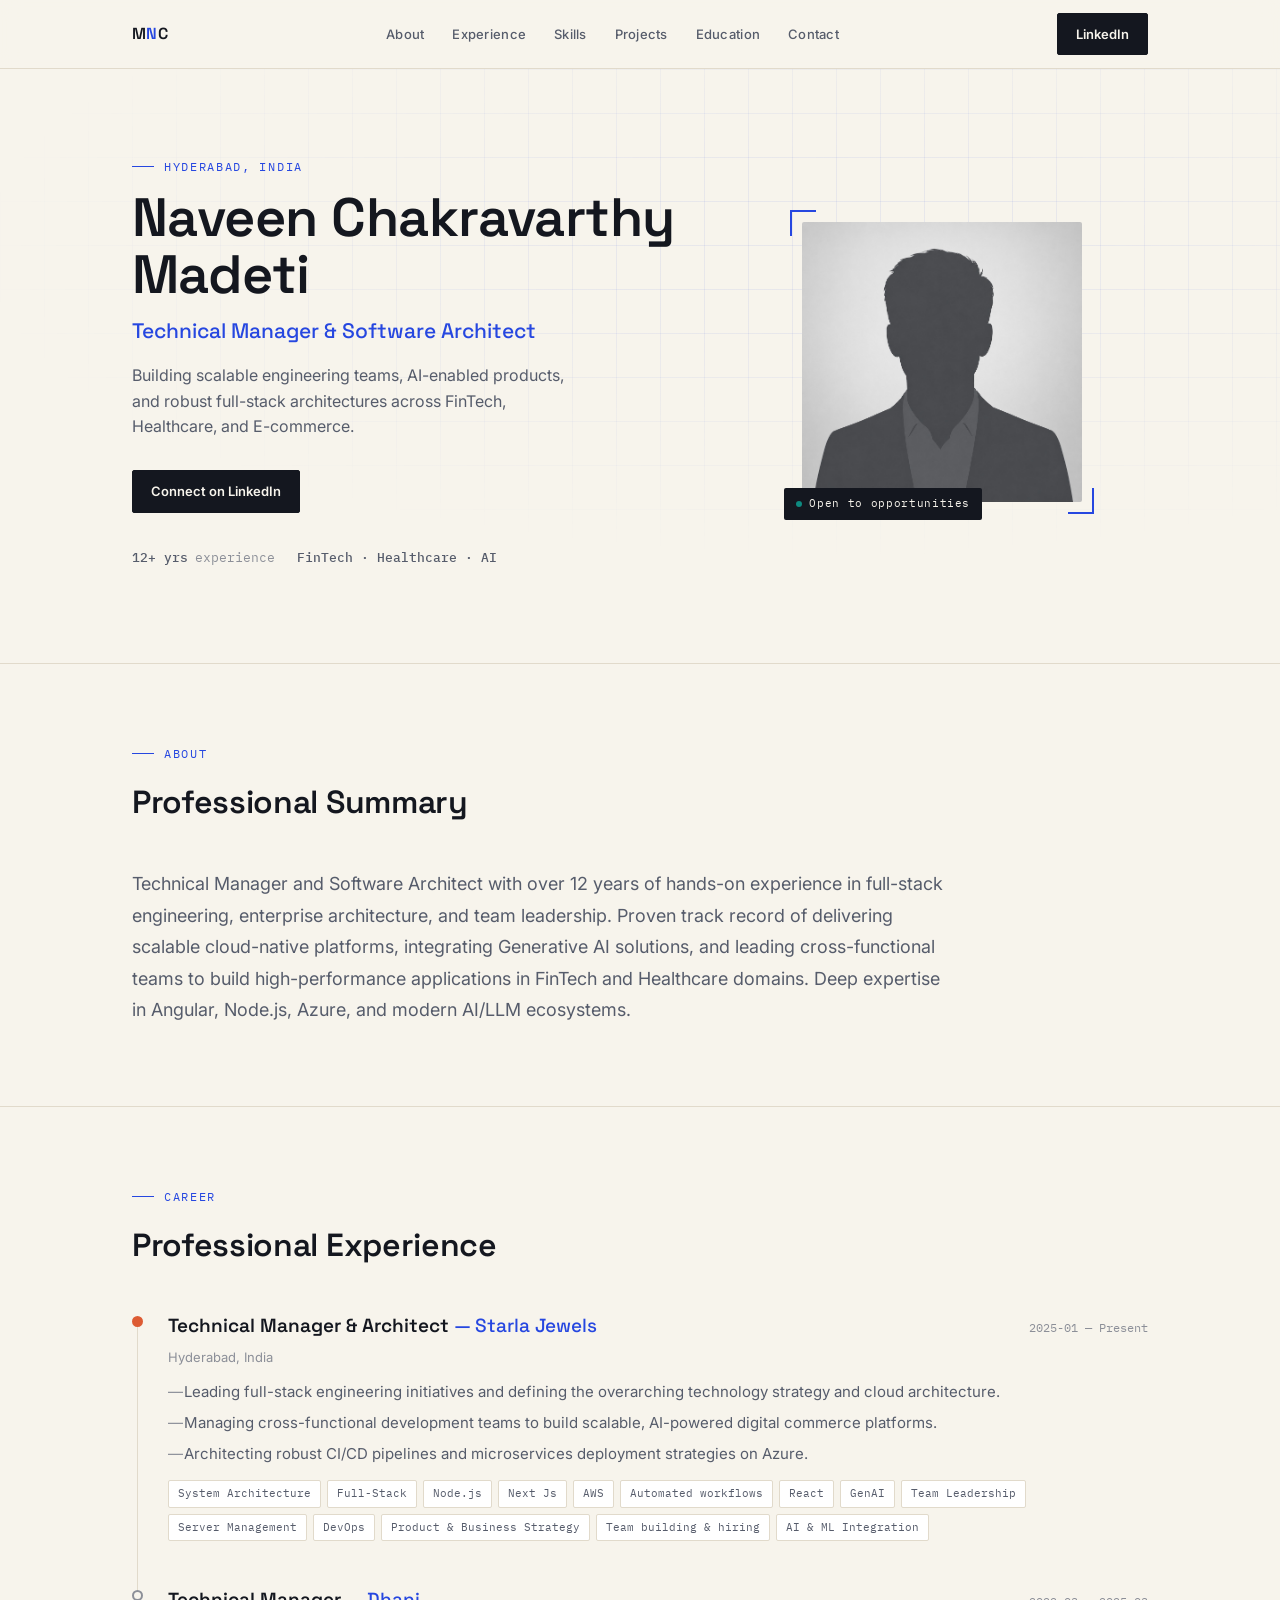
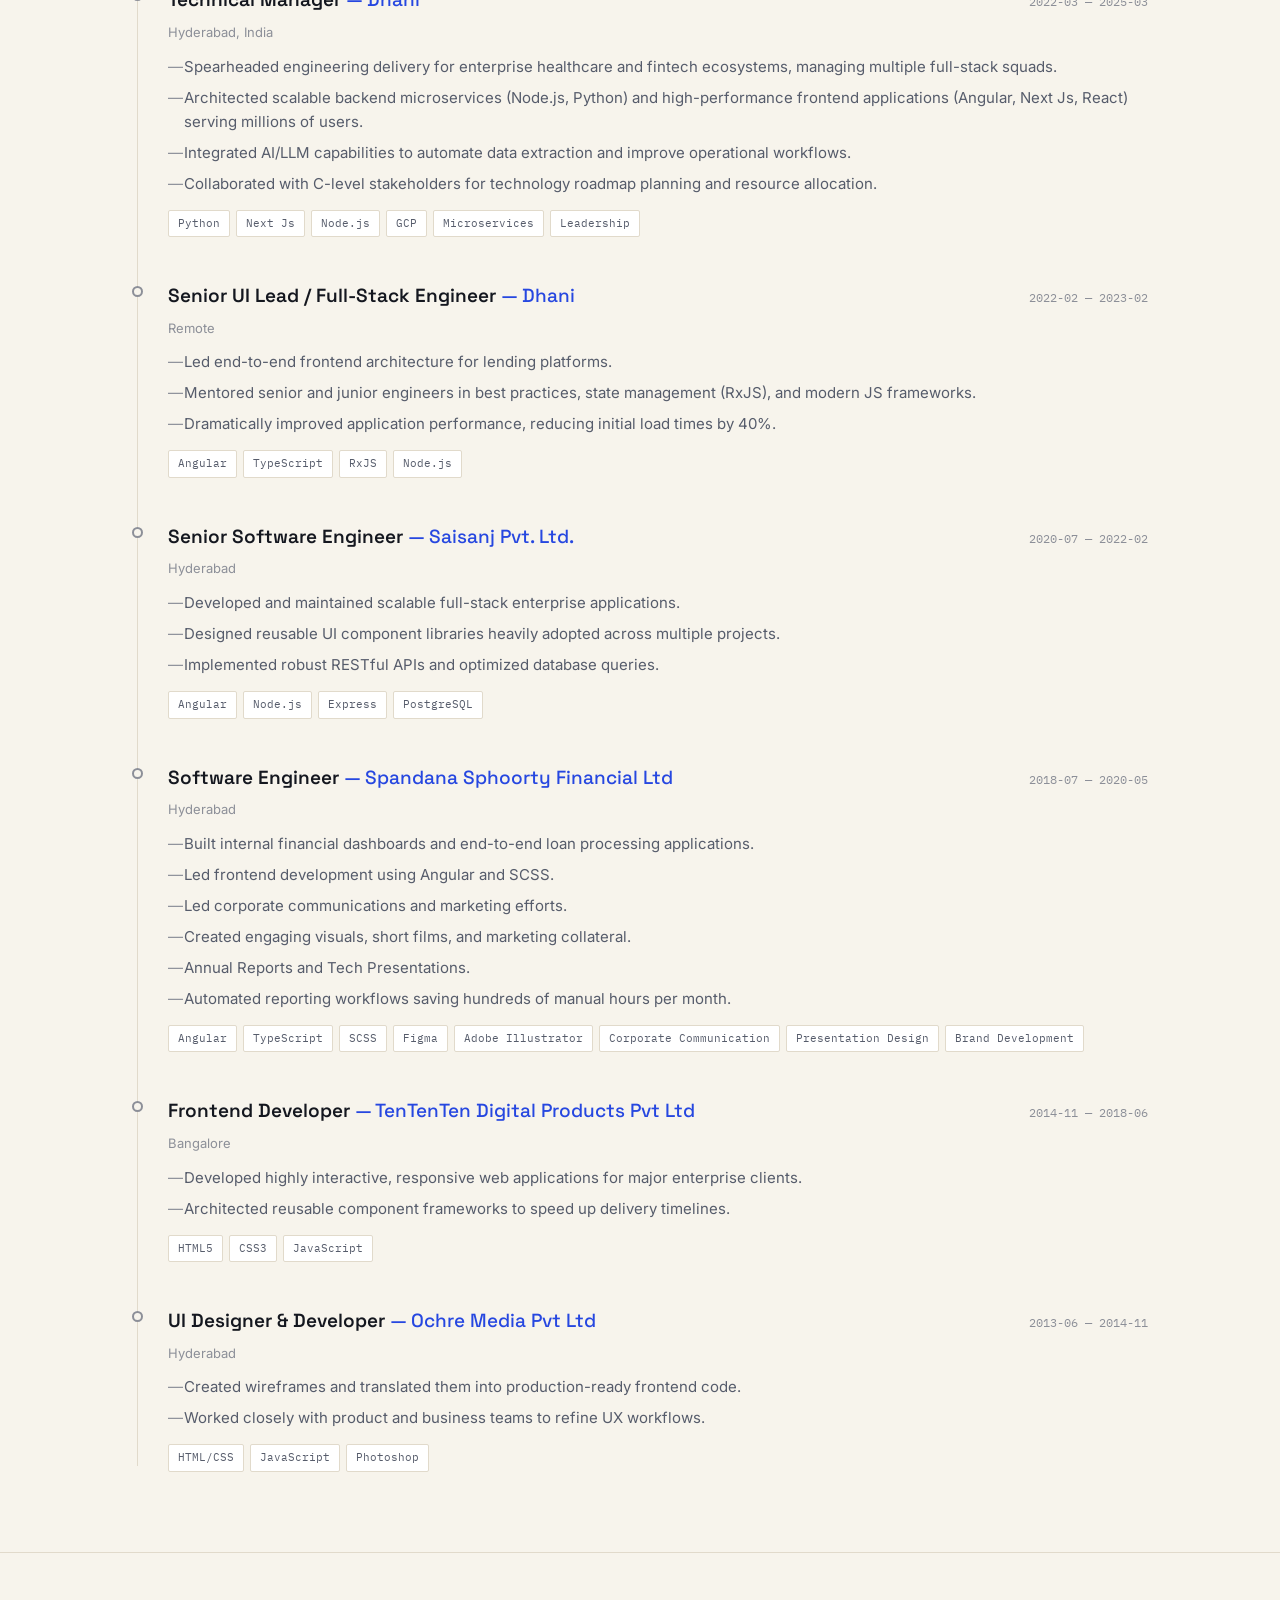
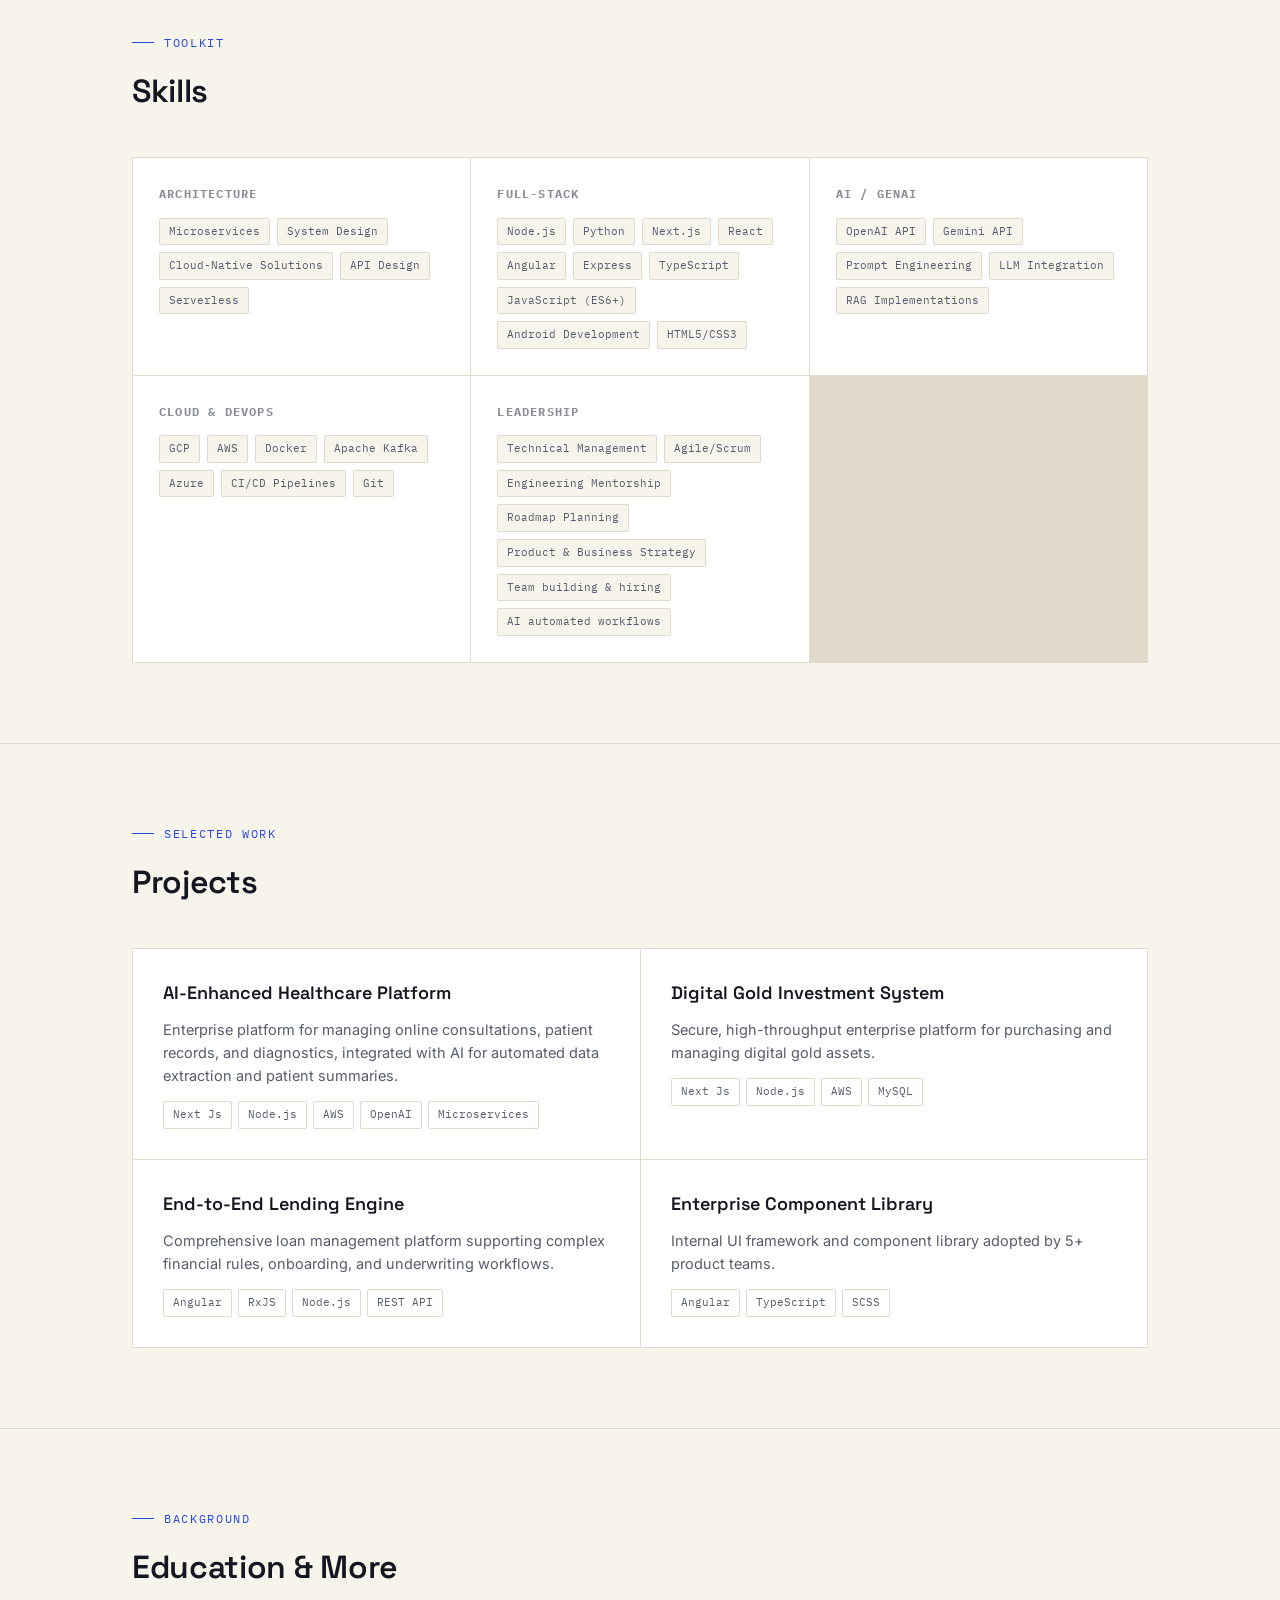
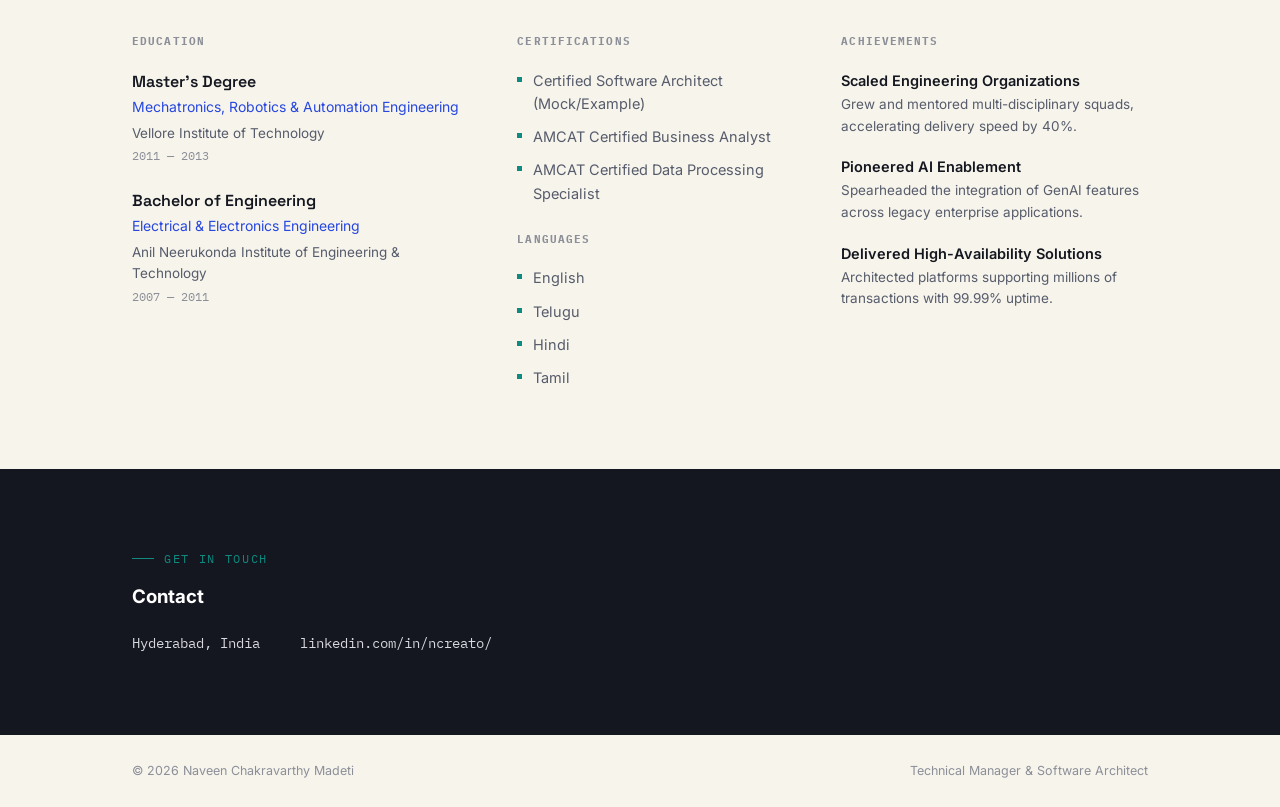
==== index.html @ 23f89501 "Initial commit" ====
<!DOCTYPE html>
<html lang="en">

<head>
  <meta charset="UTF-8">
  <meta name="viewport" content="width=device-width, initial-scale=1.0">
  <title id="doc-title">Naveen Chakravarthy - Resume</title>
  <meta name="description" id="doc-desc"
    content="Technology Strategist, Engineering Manager, Solution Architect, and AI Enablement Leader with 12+ years of experience building scalable digital platforms.">
  <meta name="theme-color" content="#14171F">
  <link rel="preconnect" href="https://fonts.googleapis.com">
  <link rel="preconnect" href="https://fonts.gstatic.com" crossorigin>
  <link
    href="https://fonts.googleapis.com/css2?family=Space+Grotesk:wght@400;500;600;700&family=Inter:wght@400;500;600;700&family=IBM+Plex+Mono:wght@400;500&display=swap"
    rel="stylesheet">
  <style>
    :root {
      --paper: #F7F4EC;
      --paper-raised: #FFFFFF;
      --ink: #14171F;
      --ink-soft: #565C6B;
      --ink-faint: #8C8F98;
      --blueprint: #2647E0;
      --blueprint-dim: #DDE3FA;
      --teal: #0E8A80;
      --coral: #DD5B33;
      --line: #E1DACB;
      --grid-line: rgba(38, 71, 224, 0.07);
      --radius: 2px;
    }

    * {
      box-sizing: border-box;
      margin: 0;
      padding: 0;
    }

    html {
      scroll-behavior: smooth;
    }

    body {
      background: var(--paper);
      color: var(--ink);
      font-family: 'Inter', system-ui, sans-serif;
      font-size: 16px;
      line-height: 1.6;
      -webkit-font-smoothing: antialiased;
    }

    .display {
      font-family: 'Space Grotesk', sans-serif;
    }

    .mono {
      font-family: 'IBM Plex Mono', monospace;
    }

    a {
      color: inherit;
      text-decoration: none;
    }

    img {
      max-width: 100%;
      display: block;
    }

    .container {
      max-width: 1080px;
      margin: 0 auto;
      padding: 0 32px;
    }

    ::selection {
      background: var(--blueprint);
      color: #fff;
    }

    /* focus visibility */
    a:focus-visible,
    button:focus-visible {
      outline: 2px solid var(--blueprint);
      outline-offset: 3px;
    }

    /* ============ EYEBROW / SECTION LABEL ============ */
    .eyebrow {
      font-family: 'IBM Plex Mono', monospace;
      font-size: 12px;
      letter-spacing: .14em;
      text-transform: uppercase;
      color: var(--blueprint);
      display: flex;
      align-items: center;
      gap: 10px;
      margin-bottom: 14px;
    }

    .eyebrow::before {
      content: "";
      width: 22px;
      height: 1px;
      background: var(--blueprint);
      display: inline-block;
    }

    /* ============ HEADER / NAV ============ */
    .site-header {
      position: sticky;
      top: 0;
      z-index: 50;
      background: rgba(247, 244, 236, 0.86);
      backdrop-filter: blur(10px);
      border-bottom: 1px solid var(--line);
    }

    .site-header .container {
      display: flex;
      align-items: center;
      justify-content: space-between;
      height: 68px;
    }

    .logo {
      font-family: 'Space Grotesk', sans-serif;
      font-weight: 600;
      font-size: 16px;
      letter-spacing: .02em;
    }

    .logo span {
      color: var(--blueprint);
    }

    nav.primary-nav {
      display: flex;
      gap: 28px;
    }

    nav.primary-nav a {
      font-size: 13px;
      font-weight: 500;
      color: var(--ink-soft);
      letter-spacing: .02em;
      position: relative;
      padding: 6px 0;
      transition: color .15s ease;
    }

    nav.primary-nav a:hover {
      color: var(--ink);
    }

    nav.primary-nav a::after {
      content: "";
      position: absolute;
      left: 0;
      bottom: 0;
      width: 0;
      height: 1.5px;
      background: var(--blueprint);
      transition: width .2s ease;
    }

    nav.primary-nav a:hover::after {
      width: 100%;
    }

    .header-actions {
      display: flex;
      gap: 10px;
      align-items: center;
    }

    .btn {
      font-family: 'Inter', sans-serif;
      font-size: 13px;
      font-weight: 600;
      padding: 10px 18px;
      border-radius: var(--radius);
      border: 1px solid var(--ink);
      cursor: pointer;
      transition: all .15s ease;
      display: inline-flex;
      align-items: center;
      gap: 8px;
      white-space: nowrap;
    }

    .btn.primary {
      background: var(--ink);
      color: var(--paper);
    }

    .btn.primary:hover {
      background: var(--blueprint);
      border-color: var(--blueprint);
    }

    .btn.ghost {
      background: transparent;
      color: var(--ink);
    }

    .btn.ghost:hover {
      background: var(--ink);
      color: var(--paper);
    }

    .nav-toggle {
      display: none;
      background: none;
      border: none;
      cursor: pointer;
      padding: 6px;
    }

    .nav-toggle span {
      display: block;
      width: 22px;
      height: 2px;
      background: var(--ink);
      margin: 5px 0;
      transition: .2s;
    }

    /* ============ HERO ============ */
    .hero {
      position: relative;
      overflow: hidden;
      padding: 88px 0 96px;
    }

    .hero .blueprint-grid {
      position: absolute;
      inset: 0;
      z-index: 0;
      background-image:
        linear-gradient(var(--grid-line) 1px, transparent 1px),
        linear-gradient(90deg, var(--grid-line) 1px, transparent 1px);
      background-size: 44px 44px;
      mask-image: radial-gradient(ellipse 90% 70% at 65% 30%, black 20%, transparent 75%);
    }

    .hero-grid {
      position: relative;
      z-index: 1;
      display: grid;
      grid-template-columns: 1.15fr .85fr;
      gap: 48px;
      align-items: center;
    }

    .hero-content h1 {
      font-family: 'Space Grotesk', sans-serif;
      font-weight: 600;
      font-size: clamp(34px, 4.4vw, 54px);
      line-height: 1.05;
      letter-spacing: -.01em;
      margin: 6px 0 10px;
    }

    .hero-content h2 {
      font-family: 'Space Grotesk', sans-serif;
      font-weight: 500;
      font-size: clamp(17px, 2vw, 21px);
      color: var(--blueprint);
      margin-bottom: 16px;
    }

    .hero-content .tagline {
      color: var(--ink-soft);
      font-size: 16px;
      max-width: 46ch;
      margin-bottom: 30px;
    }

    .hero-buttons {
      display: flex;
      gap: 12px;
      flex-wrap: wrap;
    }

    .hero-meta {
      display: flex;
      gap: 22px;
      margin-top: 34px;
      flex-wrap: wrap;
      font-family: 'IBM Plex Mono', monospace;
      font-size: 12.5px;
      color: var(--ink-faint);
    }

    .hero-meta span {
      display: flex;
      align-items: center;
      gap: 7px;
    }

    .hero-meta b {
      color: var(--ink-soft);
      font-weight: 500;
    }

    .hero-image {
      position: relative;
      justify-self: center;
    }

    .frame {
      position: relative;
      width: 280px;
      height: 280px;
    }

    .frame img {
      width: 100%;
      height: 100%;
      object-fit: cover;
      border-radius: var(--radius);
      filter: grayscale(14%);
    }

    .tick {
      position: absolute;
      width: 26px;
      height: 26px;
      border: 2px solid var(--blueprint);
    }

    .tick.tl {
      top: -12px;
      left: -12px;
      border-right: none;
      border-bottom: none;
    }

    .tick.br {
      bottom: -12px;
      right: -12px;
      border-left: none;
      border-top: none;
    }

    .tag-chip {
      position: absolute;
      bottom: -18px;
      left: -18px;
      background: var(--ink);
      color: var(--paper);
      font-family: 'IBM Plex Mono', monospace;
      font-size: 11px;
      letter-spacing: .06em;
      padding: 7px 12px;
      border-radius: var(--radius);
      display: flex;
      align-items: center;
      gap: 7px;
    }

    .tag-chip .dot {
      width: 6px;
      height: 6px;
      border-radius: 50%;
      background: var(--teal);
      animation: pulse 2s infinite;
    }

    @keyframes pulse {

      0%,
      100% {
        opacity: 1;
      }

      50% {
        opacity: .35;
      }
    }

    /* ============ SECTION SHELL ============ */
    .section {
      padding: 80px 0;
      border-top: 1px solid var(--line);
    }

    .section-head {
      display: flex;
      justify-content: space-between;
      align-items: flex-end;
      margin-bottom: 40px;
      gap: 24px;
      flex-wrap: wrap;
    }

    .section-head h3 {
      font-family: 'Space Grotesk', sans-serif;
      font-size: clamp(24px, 3vw, 32px);
      font-weight: 600;
      letter-spacing: -.01em;
    }

    .section-note {
      color: var(--ink-faint);
      font-size: 13.5px;
      max-width: 34ch;
      text-align: right;
    }

    /* ============ ABOUT ============ */
    .about-text {
      font-size: 18px;
      color: var(--ink-soft);
      max-width: 74ch;
      line-height: 1.75;
    }

    .about-text strong {
      color: var(--ink);
      font-weight: 600;
    }

    /* ============ EXPERIENCE (timeline) ============ */
    .timeline {
      position: relative;
      padding-left: 36px;
    }

    .timeline::before {
      content: "";
      position: absolute;
      left: 5px;
      top: 6px;
      bottom: 6px;
      width: 1px;
      background: var(--line);
    }

    .tl-item {
      position: relative;
      padding-bottom: 44px;
      break-inside: avoid;
    }

    .tl-item:last-child {
      padding-bottom: 0;
    }

    .tl-dot {
      position: absolute;
      left: -36px;
      top: 5px;
      width: 11px;
      height: 11px;
      border-radius: 50%;
      background: var(--paper);
      border: 2px solid var(--ink-faint);
    }

    .tl-item.current .tl-dot {
      border-color: var(--coral);
      background: var(--coral);
    }

    .tl-head {
      display: flex;
      justify-content: space-between;
      align-items: baseline;
      gap: 16px;
      flex-wrap: wrap;
      margin-bottom: 6px;
    }

    .tl-role {
      font-family: 'Space Grotesk', sans-serif;
      font-weight: 600;
      font-size: 19px;
    }

    .tl-company {
      color: var(--blueprint);
      font-weight: 500;
    }

    .tl-date {
      font-family: 'IBM Plex Mono', monospace;
      font-size: 12px;
      color: var(--ink-faint);
      white-space: nowrap;
    }

    .tl-loc {
      font-size: 13px;
      color: var(--ink-faint);
      margin-bottom: 12px;
    }

    .tl-highlights {
      list-style: none;
      display: grid;
      gap: 7px;
      margin-bottom: 14px;
    }

    .tl-highlights li {
      padding-left: 16px;
      position: relative;
      color: var(--ink-soft);
      font-size: 15px;
    }

    .tl-highlights li::before {
      content: "—";
      position: absolute;
      left: 0;
      color: var(--ink-faint);
    }

    .tl-tags {
      display: flex;
      flex-wrap: wrap;
      gap: 6px;
    }

    .tag {
      font-family: 'IBM Plex Mono', monospace;
      font-size: 11px;
      color: var(--ink-soft);
      border: 1px solid var(--line);
      padding: 4px 9px;
      border-radius: var(--radius);
      background: var(--paper-raised);
    }

    /* ============ SKILLS ============ */
    .skills-grid {
      display: grid;
      grid-template-columns: repeat(3, 1fr);
      gap: 1px;
      background: var(--line);
      border: 1px solid var(--line);
    }

    .skill-cell {
      background: var(--paper-raised);
      padding: 26px;
      break-inside: avoid;
    }

    .skill-cell h4 {
      font-family: 'IBM Plex Mono', monospace;
      font-size: 12px;
      letter-spacing: .1em;
      text-transform: uppercase;
      color: var(--ink-faint);
      margin-bottom: 14px;
    }

    .skill-tags {
      display: flex;
      flex-wrap: wrap;
      gap: 7px;
    }

    .skill-tags .tag {
      background: var(--paper);
    }

    /* ============ PROJECTS ============ */
    .projects-grid {
      display: grid;
      grid-template-columns: repeat(2, 1fr);
      gap: 1px;
      background: var(--line);
      border: 1px solid var(--line);
    }

    .proj-card {
      background: var(--paper-raised);
      padding: 30px;
      transition: background .15s ease;
      position: relative;
      break-inside: avoid;
    }

    .proj-card:hover {
      background: #fff;
    }

    .proj-top {
      display: flex;
      justify-content: space-between;
      align-items: flex-start;
      margin-bottom: 10px;
      gap: 12px;
    }

    .proj-card h4 {
      font-family: 'Space Grotesk', sans-serif;
      font-weight: 600;
      font-size: 18px;
    }

    .proj-dur {
      font-family: 'IBM Plex Mono', monospace;
      font-size: 11px;
      color: var(--ink-faint);
      white-space: nowrap;
      padding-top: 4px;
    }

    .proj-role {
      color: var(--blueprint);
      font-size: 12.5px;
      font-weight: 500;
      margin-bottom: 10px;
    }

    .proj-desc {
      color: var(--ink-soft);
      font-size: 14.5px;
      margin-bottom: 14px;
    }

    .proj-tags {
      display: flex;
      flex-wrap: wrap;
      gap: 6px;
    }

    .hidden {
      display: none;
    }

    /* ============ EDUCATION / CERTS / ACHIEVEMENTS ROW ============ */
    .tri-grid {
      display: grid;
      grid-template-columns: 1.1fr .9fr 1fr;
      gap: 48px;
      break-inside: avoid;
    }

    .edu-item {
      margin-bottom: 22px;
    }

    .edu-item:last-child {
      margin-bottom: 0;
    }

    .edu-item .degree {
      font-family: 'Space Grotesk', sans-serif;
      font-weight: 600;
      font-size: 16px;
    }

    .edu-item .field {
      color: var(--blueprint);
      font-size: 14px;
      margin: 2px 0 4px;
    }

    .edu-item .inst {
      color: var(--ink-soft);
      font-size: 13.5px;
    }

    .edu-item .yrs {
      font-family: 'IBM Plex Mono', monospace;
      font-size: 11.5px;
      color: var(--ink-faint);
      margin-top: 3px;
    }

    .plain-list {
      list-style: none;
      display: grid;
      gap: 10px;
    }

    .plain-list li {
      font-size: 14.5px;
      color: var(--ink-soft);
      padding-left: 16px;
      position: relative;
    }

    .plain-list li::before {
      content: "";
      position: absolute;
      left: 0;
      top: 8px;
      width: 5px;
      height: 5px;
      background: var(--teal);
    }

    .ach-item {
      margin-bottom: 18px;
    }

    .ach-item:last-child {
      margin-bottom: 0;
    }

    .ach-item .t {
      font-weight: 600;
      font-size: 14.5px;
      margin-bottom: 2px;
    }

    .ach-item .d {
      color: var(--ink-soft);
      font-size: 13.5px;
    }

    .tri-col h4.mini-label {
      font-family: 'IBM Plex Mono', monospace;
      font-size: 11px;
      letter-spacing: .1em;
      text-transform: uppercase;
      color: var(--ink-faint);
      margin-bottom: 18px;
    }

    /* ============ CONTACT / FOOTER ============ */
    .contact-section {
      background: var(--ink);
      color: var(--paper);
      border-top: none;
    }

    .contact-section .eyebrow {
      color: var(--teal);
    }

    .contact-section .eyebrow::before {
      background: var(--teal);
    }

    .contact-section h3 {
      color: #fff;
    }

    .contact-grid {
      display: flex;
      gap: 40px;
      flex-wrap: wrap;
      margin-top: 20px;
    }

    .contact-grid a,
    .contact-grid span {
      font-family: 'IBM Plex Mono', monospace;
      font-size: 14px;
      color: #D8D9DE;
      display: flex;
      align-items: center;
      gap: 10px;
    }

    .contact-grid a:hover {
      color: var(--teal);
    }

    footer {
      padding: 26px 0;
      font-size: 12.5px;
      color: var(--ink-faint);
    }

    footer .container {
      display: flex;
      justify-content: space-between;
      flex-wrap: wrap;
      gap: 10px;
    }

    /* ============ REVEAL ANIMATION ============ */
    .reveal {
      opacity: 0;
      transform: translateY(14px);
      transition: opacity .5s ease, transform .5s ease;
    }

    .reveal.in {
      opacity: 1;
      transform: none;
    }

    @media (prefers-reduced-motion: reduce) {
      .reveal {
        opacity: 1;
        transform: none;
        transition: none;
      }

      .tag-chip .dot {
        animation: none;
      }
    }

    /* ============ RESPONSIVE ============ */
    @media (max-width:860px) {
      nav.primary-nav {
        display: none;
      }

      .nav-toggle {
        display: block;
      }

      .hero-grid {
        grid-template-columns: 1fr;
      }

      .hero-image {
        justify-self: start;
        order: -1;
      }

      .frame {
        width: 150px;
        height: 150px;
      }

      .skills-grid,
      .projects-grid {
        grid-template-columns: 1fr;
      }

      .tri-grid {
        grid-template-columns: 1fr;
        gap: 40px;
      }

      .section-head {
        flex-direction: column;
        align-items: flex-start;
      }

      .section-note {
        text-align: left;
      }
    }

    @media (max-width:560px) {
      .container {
        padding: 0 20px;
      }

      .hero {
        padding: 60px 0 64px;
      }

      .header-actions .btn.ghost span.label {
        display: none;
      }
    }

    /* ============ PRINT ============ */
    @media print {
      @page {
        margin: 10mm;
        size: A4;
      }

      /* Force exact HTML styling but override colors for saving ink */
      body,
      * {
        -webkit-print-color-adjust: exact !important;
        print-color-adjust: exact !important;
      }

      body {
        background: #fff !important;
        font-size: 13px !important;
        line-height: 1.4 !important;
      }

      /* Hide non-printable elements */
      .site-header,
      .hero-buttons,
      .tag-chip .dot,
      .hero-image {
        display: none !important;
      }
      
      /* Make contact section white background */
      .contact-section {
        background: transparent !important;
        color: var(--ink) !important;
        border-top: 1px solid var(--line) !important;
      }
      .contact-section h3, 
      .contact-section .eyebrow, 
      .contact-grid a, 
      .contact-grid span {
        color: var(--ink) !important;
      }
      .contact-section .eyebrow::before {
        background: var(--blueprint) !important;
      }

      /* Shrink spacing and fonts to fit 2-3 pages */
      .section {
        padding: 20px 0 !important;
      }

      .hero {
        padding: 15px 0 20px !important;
      }
      
      .hero-grid { 
        grid-template-columns: 1fr !important; /* Full width since image is removed */
        gap: 20px !important; 
      }
      
      .hero-content h1 { font-size: 32px !important; margin-bottom: 5px !important; }
      .hero-content h2 { font-size: 16px !important; margin-bottom: 8px !important; }
      .hero-content .tagline { font-size: 13.5px !important; margin-bottom: 15px !important; max-width: 100% !important; }
      .hero-meta { margin-top: 15px !important; }
      
      .section-head { margin-bottom: 20px !important; }
      .section-head h3 { font-size: 22px !important; }
      
      .about-text { font-size: 14.5px !important; line-height: 1.5 !important; }
      
      .tl-item { padding-bottom: 24px !important; break-inside: auto !important; }
      .tl-role { font-size: 16px !important; }
      .tl-highlights li { font-size: 13px !important; }
      
      .skills-grid, .projects-grid { 
        background: transparent !important; 
        border: none !important; 
        gap: 15px !important; 
      }
      .skill-cell { padding: 0 0 10px 0 !important; break-inside: auto !important; background: transparent !important; }
      .proj-card { padding: 0 0 16px 0 !important; break-inside: auto !important; background: transparent !important; }
      .proj-card h4 { font-size: 15px !important; }
      .proj-desc { font-size: 13px !important; margin-bottom: 8px !important; }
      
      .tri-grid { 
        display: flex !important; 
        flex-direction: row !important; 
        flex-wrap: wrap !important; 
        gap: 20px !important; 
        break-inside: auto !important;
        page-break-inside: auto !important;
      }
      .tri-col {
        flex: 1 1 200px !important;
        break-inside: auto !important;
        page-break-inside: auto !important;
      }
      .edu-item { margin-bottom: 12px !important; }
      .edu-item .degree { font-size: 14px !important; }
      
      .plain-list li { font-size: 12.5px !important; }
      
      /* Ensure sections don't avoid breaking */
      .section, .container, .timeline {
        break-inside: auto !important;
        page-break-inside: auto !important;
      }
      
      h3, h4, .eyebrow {
        break-after: avoid !important;
        page-break-after: avoid !important;
      }
      
      /* Adjust fonts/sizes slightly to ensure they fit a single page or break cleanly */
      .container {
        padding: 0 !important;
        max-width: 100% !important;
      }

      /* Reset animations */
      .reveal {
        opacity: 1 !important;
        transform: none !important;
        transition: none !important;
      }
    }
  </style>
</head>

<body>

  <header class="site-header">
    <div class="container">
      <div class="logo">M<span>N</span>C</div>
      <nav class="primary-nav">
        <a href="#about">About</a>
        <a href="#experience">Experience</a>
        <a href="#skills">Skills</a>
        <a href="#projects">Projects</a>
        <a href="#education">Education</a>
        <a href="#contact">Contact</a>
      </nav>
      <div class="header-actions">
        <a id="linkedin-btn" class="btn primary" href="#" target="_blank" rel="noopener"><span
            class="label">LinkedIn</span></a>
      </div>
    </div>
  </header>

  <main>
    <section class="hero">
      <div class="blueprint-grid"></div>
      <div class="container hero-grid">
        <div class="hero-content reveal">
          <p id="hero-loc" class="eyebrow mono"></p>
          <h1 id="hero-name"></h1>
          <h2 id="hero-headline"></h2>
          <p id="hero-tagline" class="tagline"></p>
          <div class="hero-buttons">
            <a id="hero-linkedin-btn" class="btn primary" href="#" target="_blank" rel="noopener">Connect on
              LinkedIn</a>
          </div>
          <div class="hero-meta">
            <span><b>12+ yrs</b> experience</span>
            <span><b>FinTech · Healthcare · AI</b></span>
          </div>
        </div>
        <div class="hero-image reveal">
          <div class="frame">
            <div class="tick tl"></div>
            <img id="hero-photo" src="" alt="Profile Photo">
            <div class="tick br"></div>
            <div class="tag-chip"><span class="dot"></span>Open to opportunities</div>
          </div>
        </div>
      </div>
    </section>

    <section id="about" class="section">
      <div class="container">
        <div class="section-head">
          <div>
            <p class="eyebrow">About</p>
            <h3>Professional Summary</h3>
          </div>
        </div>
        <p id="about-summary" class="about-text reveal"></p>
      </div>
    </section>

    <section id="experience" class="section">
      <div class="container">
        <div class="section-head">
          <div>
            <p class="eyebrow">Career</p>
            <h3>Professional Experience</h3>
          </div>
        </div>
        <div id="experience-list" class="timeline"></div>
      </div>
    </section>

    <section id="skills" class="section">
      <div class="container">
        <div class="section-head">
          <div>
            <p class="eyebrow">Toolkit</p>
            <h3>Skills</h3>
          </div>
        </div>
        <div id="skills-grid" class="skills-grid reveal"></div>
      </div>
    </section>

    <section id="projects" class="section">
      <div class="container">
        <div class="section-head">
          <div>
            <p class="eyebrow">Selected work</p>
            <h3>Projects</h3>
          </div>
        </div>
        <div id="projects-grid" class="projects-grid reveal"></div>
      </div>
    </section>

    <section id="education" class="section">
      <div class="container">
        <div class="section-head">
          <div>
            <p class="eyebrow">Background</p>
            <h3>Education &amp; More</h3>
          </div>
        </div>
        <div class="tri-grid reveal">
          <div class="tri-col">
            <h4 class="mini-label">Education</h4>
            <div id="education-list"></div>
          </div>
          <div class="tri-col">
            <h4 class="mini-label">Certifications</h4>
            <ul id="certification-list" class="plain-list"></ul>
            <h4 class="mini-label" style="margin-top:26px;">Languages</h4>
            <ul id="language-list" class="plain-list"></ul>
          </div>
          <div class="tri-col">
            <h4 class="mini-label">Achievements</h4>
            <div id="achievement-list"></div>
          </div>
        </div>
      </div>
    </section>

    <section id="contact" class="section contact-section">
      <div class="container">
        <p class="eyebrow">Get in touch</p>
        <h3>Contact</h3>
        <div class="contact-grid">
          <span id="contact-loc"></span>
          <a id="contact-linkedin" href="#" target="_blank" rel="noopener"></a>
        </div>
      </div>
    </section>
  </main>

  <footer>
    <div class="container">
      <p>© <span id="year"></span> <span id="footer-name"></span></p>
      <p id="footer-headline"></p>
    </div>
  </footer>

  <!-- Load Data -->
  <script src="data/profile.js"></script>

  <!-- Render Logic -->
  <script>
    document.addEventListener("DOMContentLoaded", () => {
      if (typeof profile === 'undefined') {
        console.error("Profile data not loaded.");
        return;
      }

      const $ = (id) => document.getElementById(id);
      const escapeHTML = (str) => String(str).replace(/[&<>"']/g, m => ({ '&': '&amp;', '<': '&lt;', '>': '&gt;', '"': '&quot;', "'": '&#39;' })[m]);

      // SEO & Head
      $("doc-title").textContent = profile.site.title;
      $("doc-desc").content = profile.site.description;

      // Hero & Header
      $("linkedin-btn").href = profile.social.linkedin;
      $("hero-linkedin-btn").href = profile.social.linkedin;
      $("hero-loc").textContent = profile.personal.location;
      $("hero-name").textContent = profile.personal.name;
      $("hero-headline").textContent = profile.personal.headline;
      $("hero-tagline").textContent = profile.personal.tagline;
      $("hero-photo").src = profile.personal.photo;

      // About
      $("about-summary").innerHTML = profile.summary; // allowing HTML like <strong> if passed, or just text

      // Experience
      const expContainer = $("experience-list");
      profile.experience.forEach((job, index) => {
        const isCurrent = index === 0 ? "current" : "";
        const html = `
      <div class="tl-item ${isCurrent} reveal">
        <div class="tl-dot"></div>
        <div class="tl-head">
          <span class="tl-role">${escapeHTML(job.position)} <span class="tl-company">— ${escapeHTML(job.company)}</span></span>
          <span class="tl-date">${escapeHTML(job.start)} — ${escapeHTML(job.end)}</span>
        </div>
        <div class="tl-loc">${escapeHTML(job.location)}</div>
        <ul class="tl-highlights">
          ${job.highlights.map(h => `<li>${escapeHTML(h)}</li>`).join("")}
        </ul>
        <div class="tl-tags">
          ${job.technologies.map(t => `<span class="tag">${escapeHTML(t)}</span>`).join("")}
        </div>
      </div>
    `;
        expContainer.insertAdjacentHTML('beforeend', html);
      });

      // Skills
      const skillsContainer = $("skills-grid");
      Object.entries(profile.skills).forEach(([category, skills]) => {
        const html = `
      <div class="skill-cell">
        <h4>${escapeHTML(category)}</h4>
        <div class="skill-tags">
          ${skills.map(s => `<span class="tag">${escapeHTML(s)}</span>`).join("")}
        </div>
      </div>
    `;
        skillsContainer.insertAdjacentHTML('beforeend', html);
      });

      // Projects
      const projContainer = $("projects-grid");
      profile.projects.forEach(proj => {
        const html = `
      <div class="proj-card">
        <div class="proj-top"><h4>${escapeHTML(proj.name)}</h4><span class="proj-dur hidden">${escapeHTML(proj.duration)}</span></div>
        <p class="proj-role hidden">${escapeHTML(proj.role)}</p>
        <p class="proj-desc">${escapeHTML(proj.description)}</p>
        <div class="proj-tags">
          ${proj.technologies.map(t => `<span class="tag">${escapeHTML(t)}</span>`).join("")}
        </div>
      </div>
    `;
        projContainer.insertAdjacentHTML('beforeend', html);
      });

      // Education
      const eduContainer = $("education-list");
      profile.education.forEach(edu => {
        const html = `
      <div class="edu-item">
        <div class="degree">${escapeHTML(edu.degree)}</div>
        <div class="field">${escapeHTML(edu.field)}</div>
        <div class="inst">${escapeHTML(edu.institution)}</div>
        <div class="yrs">${escapeHTML(edu.start)} — ${escapeHTML(edu.end)}</div>
      </div>
    `;
        eduContainer.insertAdjacentHTML('beforeend', html);
      });

      // Certifications
      const certContainer = $("certification-list");
      profile.certifications.forEach(cert => {
        certContainer.insertAdjacentHTML('beforeend', `<li>${escapeHTML(cert)}</li>`);
      });

      // Languages
      const langContainer = $("language-list");
      profile.languages.forEach(lang => {
        langContainer.insertAdjacentHTML('beforeend', `<li>${escapeHTML(lang)}</li>`);
      });

      // Achievements
      const achContainer = $("achievement-list");
      profile.achievements.forEach(ach => {
        const html = `
      <div class="ach-item">
        <div class="t">${escapeHTML(ach.title)}</div>
        <div class="d">${escapeHTML(ach.description)}</div>
      </div>
    `;
        achContainer.insertAdjacentHTML('beforeend', html);
      });

      // Contact & Footer
      $("contact-loc").textContent = profile.personal.location;
      $("contact-linkedin").href = profile.social.linkedin;
      $("contact-linkedin").textContent = profile.social.linkedin.replace("https://", "");

      $("year").textContent = new Date().getFullYear();
      $("footer-name").textContent = profile.personal.name;
      $("footer-headline").textContent = profile.personal.headline;

      // Trigger reveals
      setTimeout(() => {
        document.querySelectorAll('.reveal').forEach(el => el.classList.add('in'));
      }, 100);
    });
  </script>

</body>

</html>
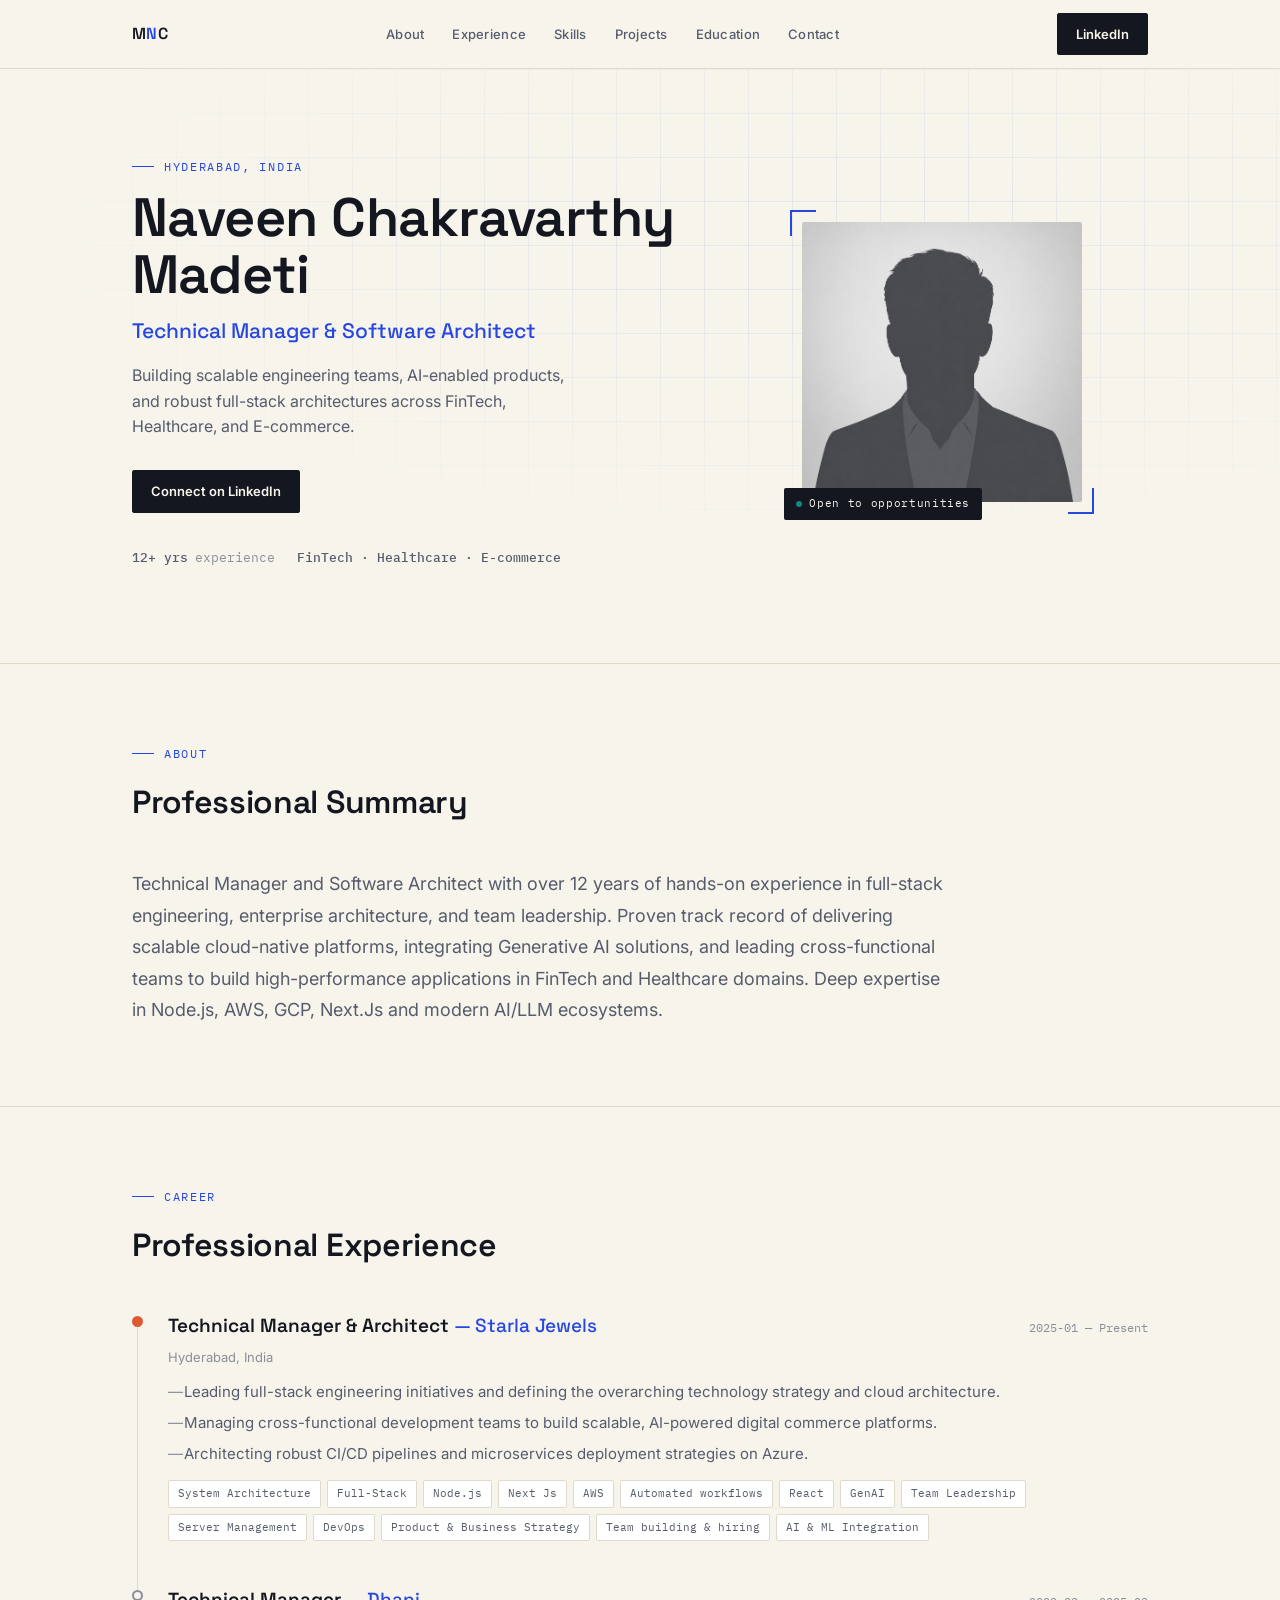
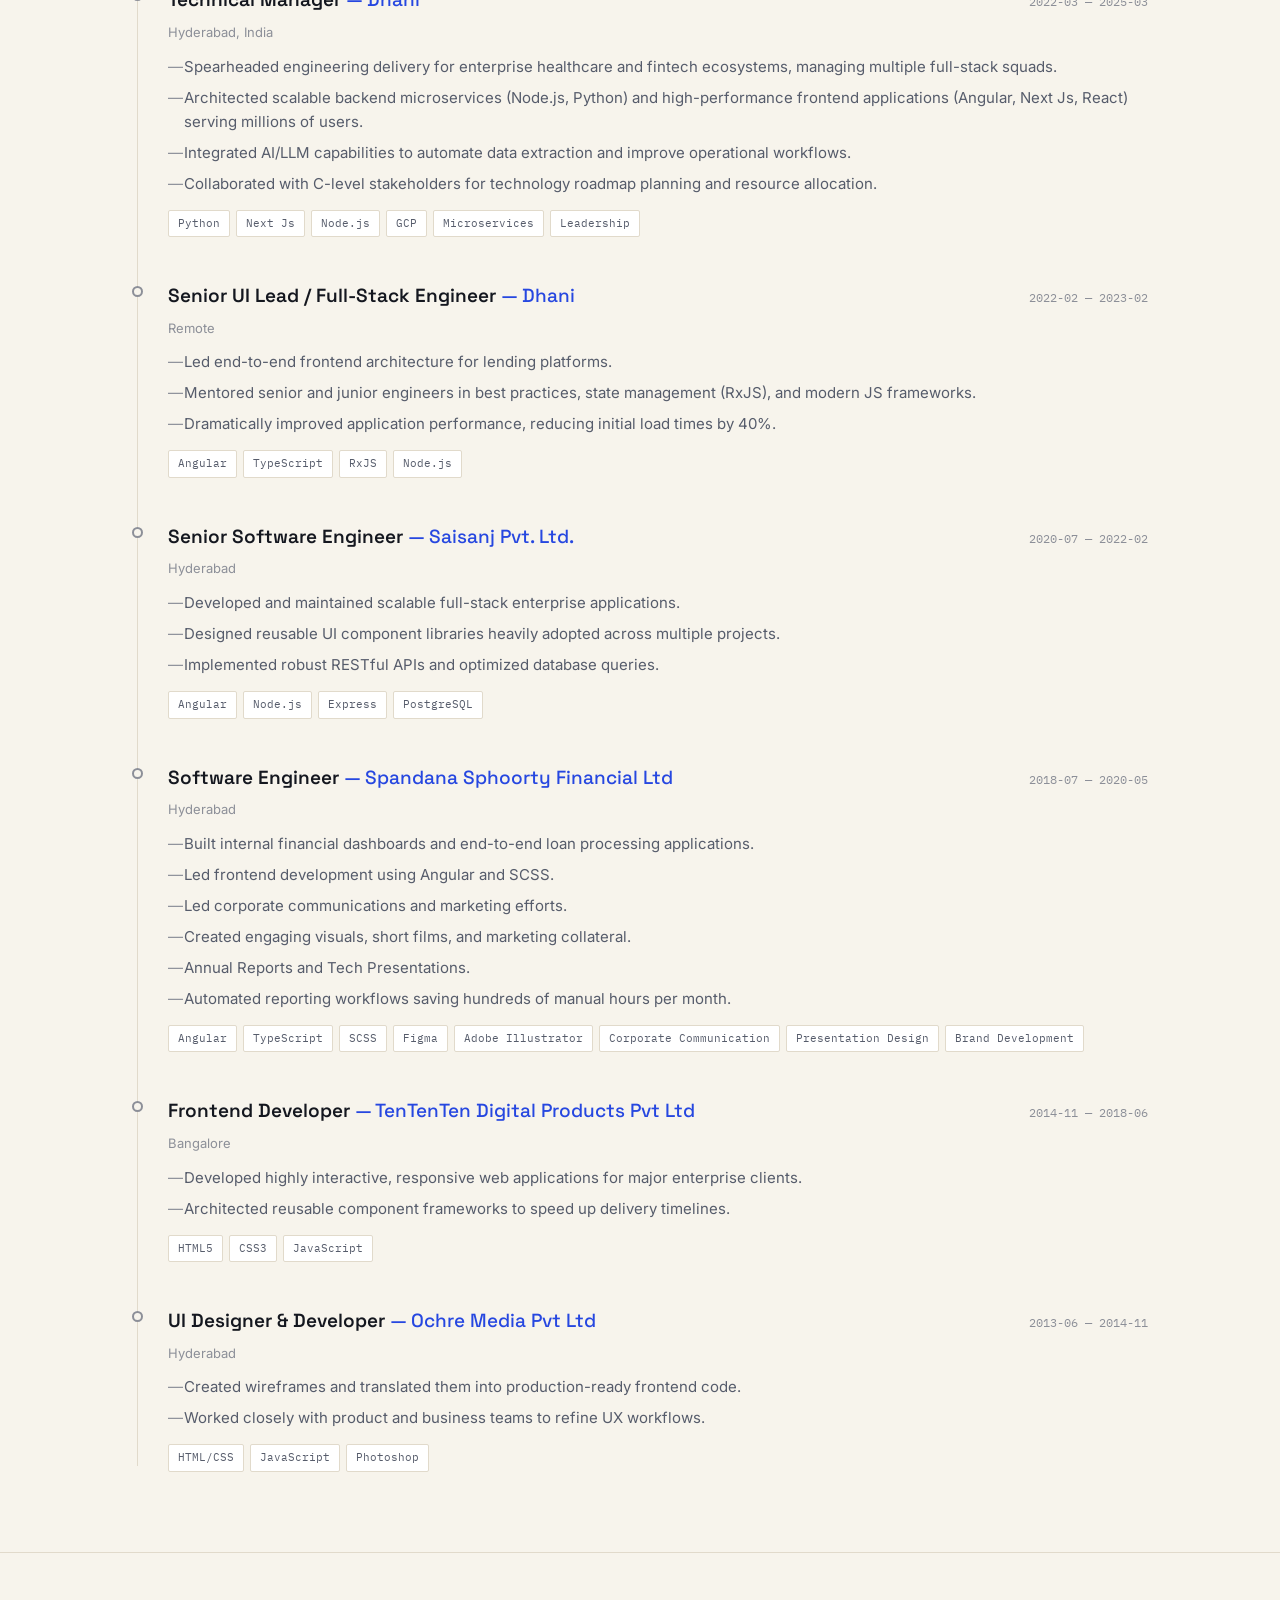
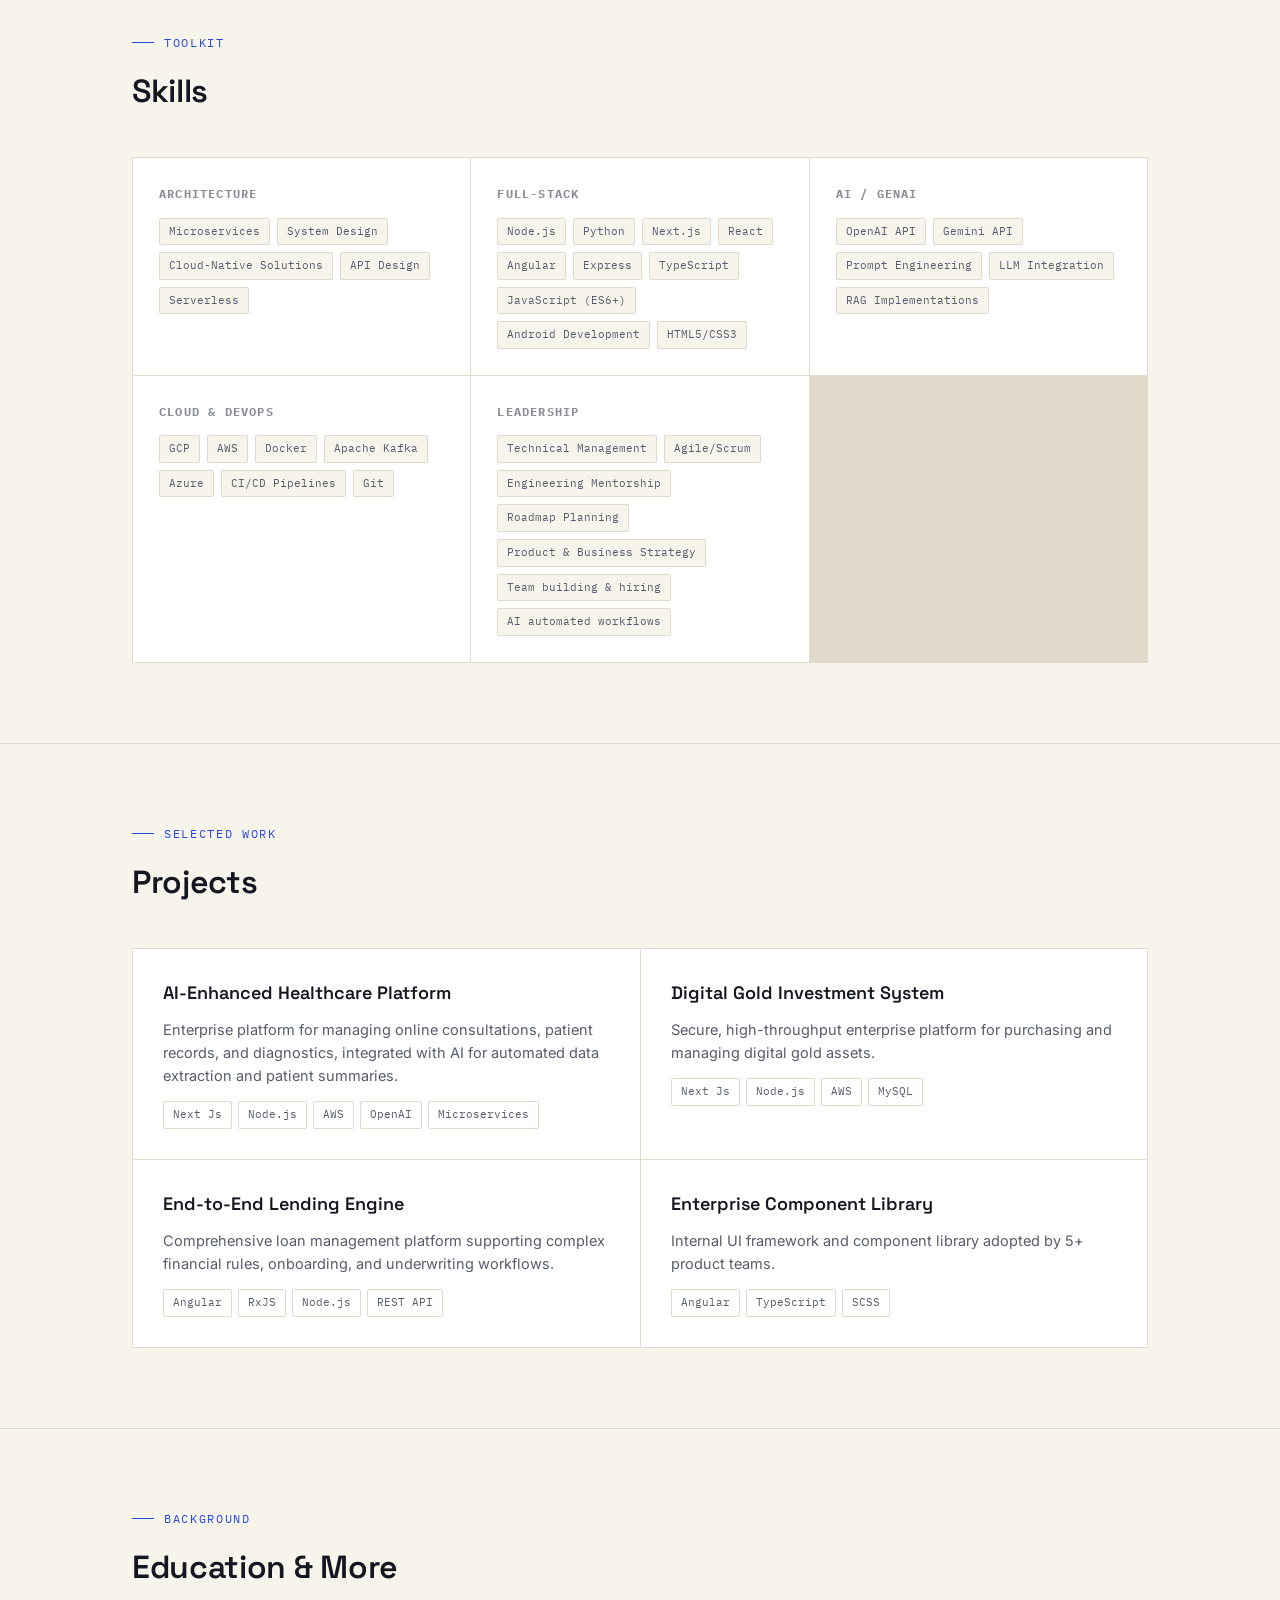
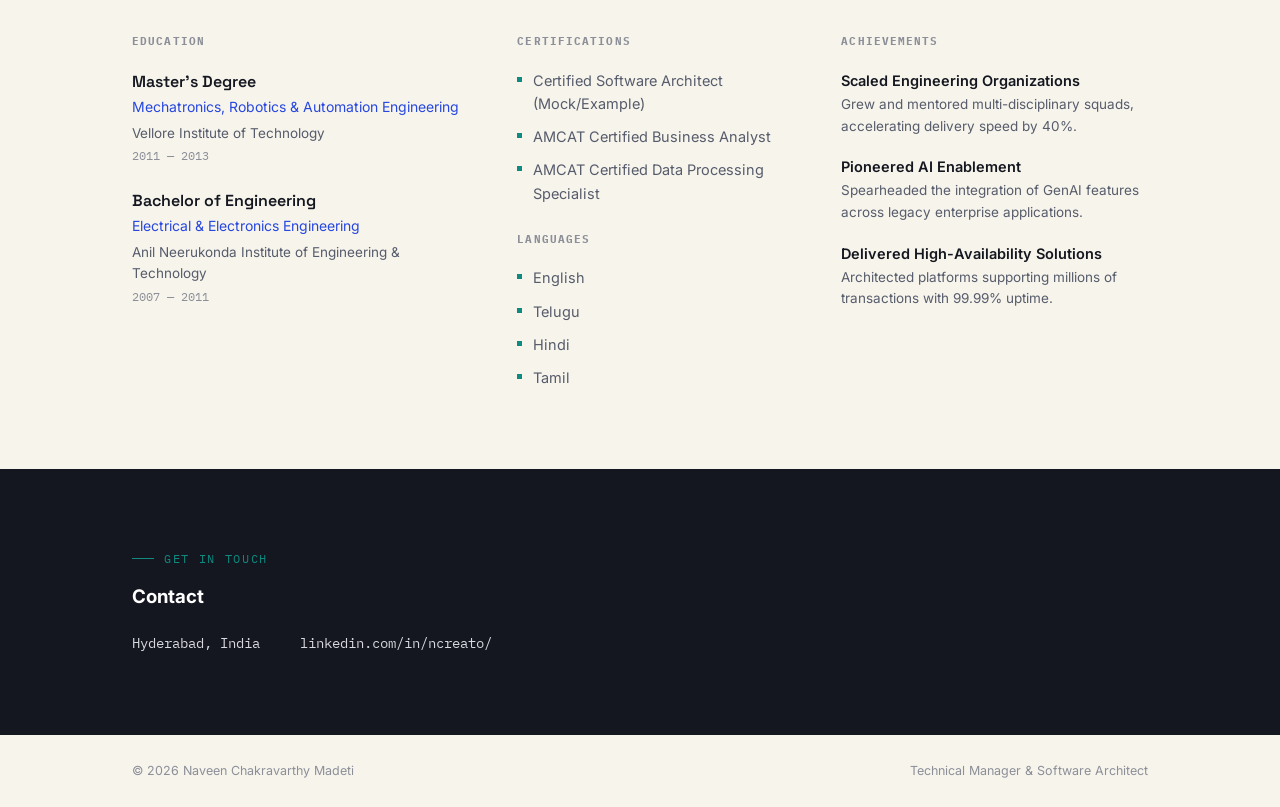
==== commit f01276ee: "changes" ====
--- a/index.html
+++ b/index.html
@@ -886,19 +886,21 @@
       .hero-image {
         display: none !important;
       }
-      
+
       /* Make contact section white background */
       .contact-section {
         background: transparent !important;
         color: var(--ink) !important;
         border-top: 1px solid var(--line) !important;
       }
-      .contact-section h3, 
-      .contact-section .eyebrow, 
-      .contact-grid a, 
+
+      .contact-section h3,
+      .contact-section .eyebrow,
+      .contact-grid a,
       .contact-grid span {
         color: var(--ink) !important;
       }
+
       .contact-section .eyebrow::before {
         background: var(--blueprint) !important;
       }
@@ -911,65 +913,129 @@
       .hero {
         padding: 15px 0 20px !important;
       }
-      
-      .hero-grid { 
-        grid-template-columns: 1fr !important; /* Full width since image is removed */
-        gap: 20px !important; 
-      }
-      
-      .hero-content h1 { font-size: 32px !important; margin-bottom: 5px !important; }
-      .hero-content h2 { font-size: 16px !important; margin-bottom: 8px !important; }
-      .hero-content .tagline { font-size: 13.5px !important; margin-bottom: 15px !important; max-width: 100% !important; }
-      .hero-meta { margin-top: 15px !important; }
-      
-      .section-head { margin-bottom: 20px !important; }
-      .section-head h3 { font-size: 22px !important; }
-      
-      .about-text { font-size: 14.5px !important; line-height: 1.5 !important; }
-      
-      .tl-item { padding-bottom: 24px !important; break-inside: auto !important; }
-      .tl-role { font-size: 16px !important; }
-      .tl-highlights li { font-size: 13px !important; }
-      
-      .skills-grid, .projects-grid { 
-        background: transparent !important; 
-        border: none !important; 
-        gap: 15px !important; 
-      }
-      .skill-cell { padding: 0 0 10px 0 !important; break-inside: auto !important; background: transparent !important; }
-      .proj-card { padding: 0 0 16px 0 !important; break-inside: auto !important; background: transparent !important; }
-      .proj-card h4 { font-size: 15px !important; }
-      .proj-desc { font-size: 13px !important; margin-bottom: 8px !important; }
-      
-      .tri-grid { 
-        display: flex !important; 
-        flex-direction: row !important; 
-        flex-wrap: wrap !important; 
-        gap: 20px !important; 
+
+      .hero-grid {
+        grid-template-columns: 1fr !important;
+        /* Full width since image is removed */
+        gap: 20px !important;
+      }
+
+      .hero-content h1 {
+        font-size: 32px !important;
+        margin-bottom: 5px !important;
+      }
+
+      .hero-content h2 {
+        font-size: 16px !important;
+        margin-bottom: 8px !important;
+      }
+
+      .hero-content .tagline {
+        font-size: 13.5px !important;
+        margin-bottom: 15px !important;
+        max-width: 100% !important;
+      }
+
+      .hero-meta {
+        margin-top: 15px !important;
+      }
+
+      .section-head {
+        margin-bottom: 20px !important;
+      }
+
+      .section-head h3 {
+        font-size: 22px !important;
+      }
+
+      .about-text {
+        font-size: 14.5px !important;
+        line-height: 1.5 !important;
+      }
+
+      .tl-item {
+        padding-bottom: 24px !important;
+        break-inside: auto !important;
+      }
+
+      .tl-role {
+        font-size: 16px !important;
+      }
+
+      .tl-highlights li {
+        font-size: 13px !important;
+      }
+
+      .skills-grid,
+      .projects-grid {
+        background: transparent !important;
+        border: none !important;
+        gap: 15px !important;
+      }
+
+      .skill-cell {
+        padding: 0 0 10px 0 !important;
+        break-inside: auto !important;
+        background: transparent !important;
+      }
+
+      .proj-card {
+        padding: 0 0 16px 0 !important;
+        break-inside: auto !important;
+        background: transparent !important;
+      }
+
+      .proj-card h4 {
+        font-size: 15px !important;
+      }
+
+      .proj-desc {
+        font-size: 13px !important;
+        margin-bottom: 8px !important;
+      }
+
+      .tri-grid {
+        display: flex !important;
+        flex-direction: row !important;
+        flex-wrap: wrap !important;
+        gap: 20px !important;
         break-inside: auto !important;
         page-break-inside: auto !important;
       }
+
       .tri-col {
         flex: 1 1 200px !important;
         break-inside: auto !important;
         page-break-inside: auto !important;
       }
-      .edu-item { margin-bottom: 12px !important; }
-      .edu-item .degree { font-size: 14px !important; }
-      
-      .plain-list li { font-size: 12.5px !important; }
-      
+
+      .edu-item {
+        margin-bottom: 12px !important;
+      }
+
+      .edu-item .degree {
+        font-size: 14px !important;
+      }
+
+      .plain-list li {
+        font-size: 12.5px !important;
+      }
+
       /* Ensure sections don't avoid breaking */
-      .section, .container, .timeline {
+      .section,
+      .container,
+      .timeline {
         break-inside: auto !important;
         page-break-inside: auto !important;
       }
-      
-      h3, h4, .eyebrow {
+
+      h3,
+      h4,
+      .eyebrow {
         break-after: avoid !important;
         page-break-after: avoid !important;
       }
-      
+
       /* Adjust fonts/sizes slightly to ensure they fit a single page or break cleanly */
       .container {
         padding: 0 !important;
@@ -1021,7 +1087,7 @@
           </div>
           <div class="hero-meta">
             <span><b>12+ yrs</b> experience</span>
-            <span><b>FinTech · Healthcare · AI</b></span>
+            <span><b>FinTech · Healthcare · E-commerce</b></span>
           </div>
         </div>
         <div class="hero-image reveal">
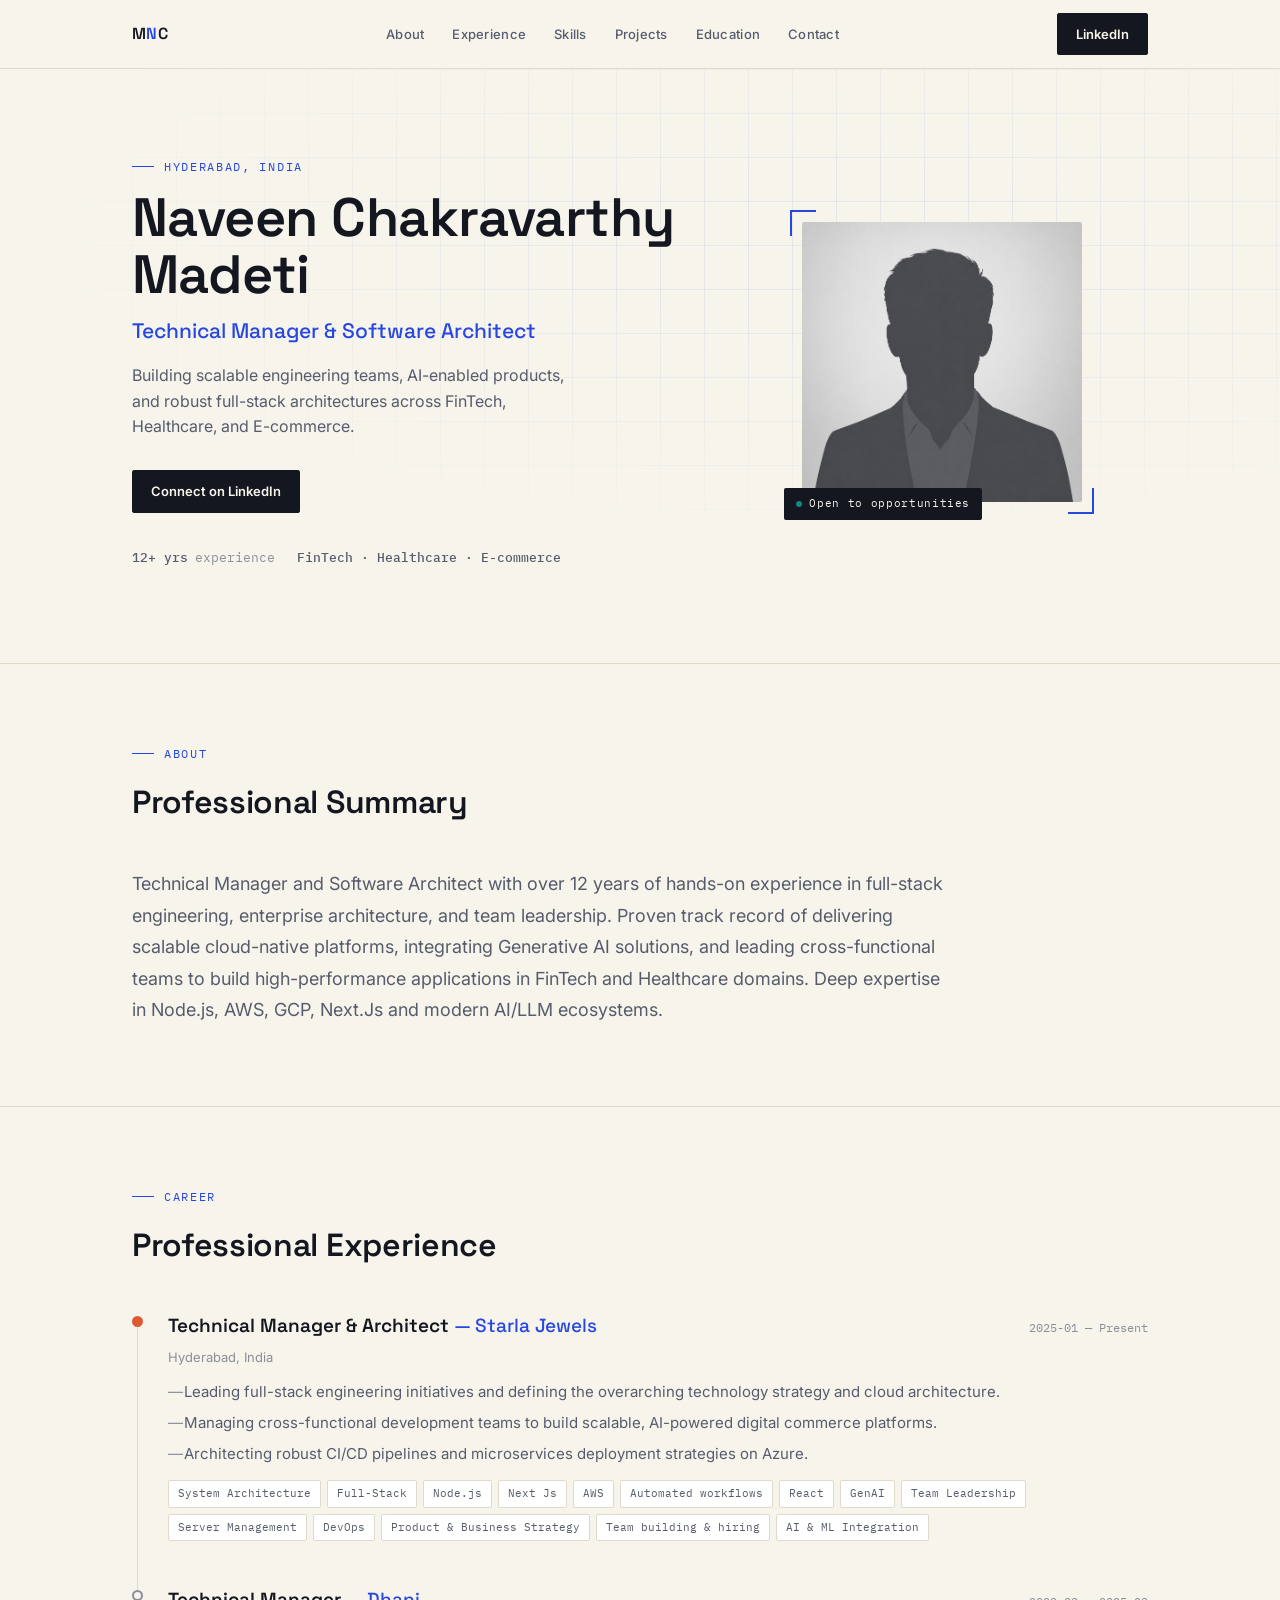
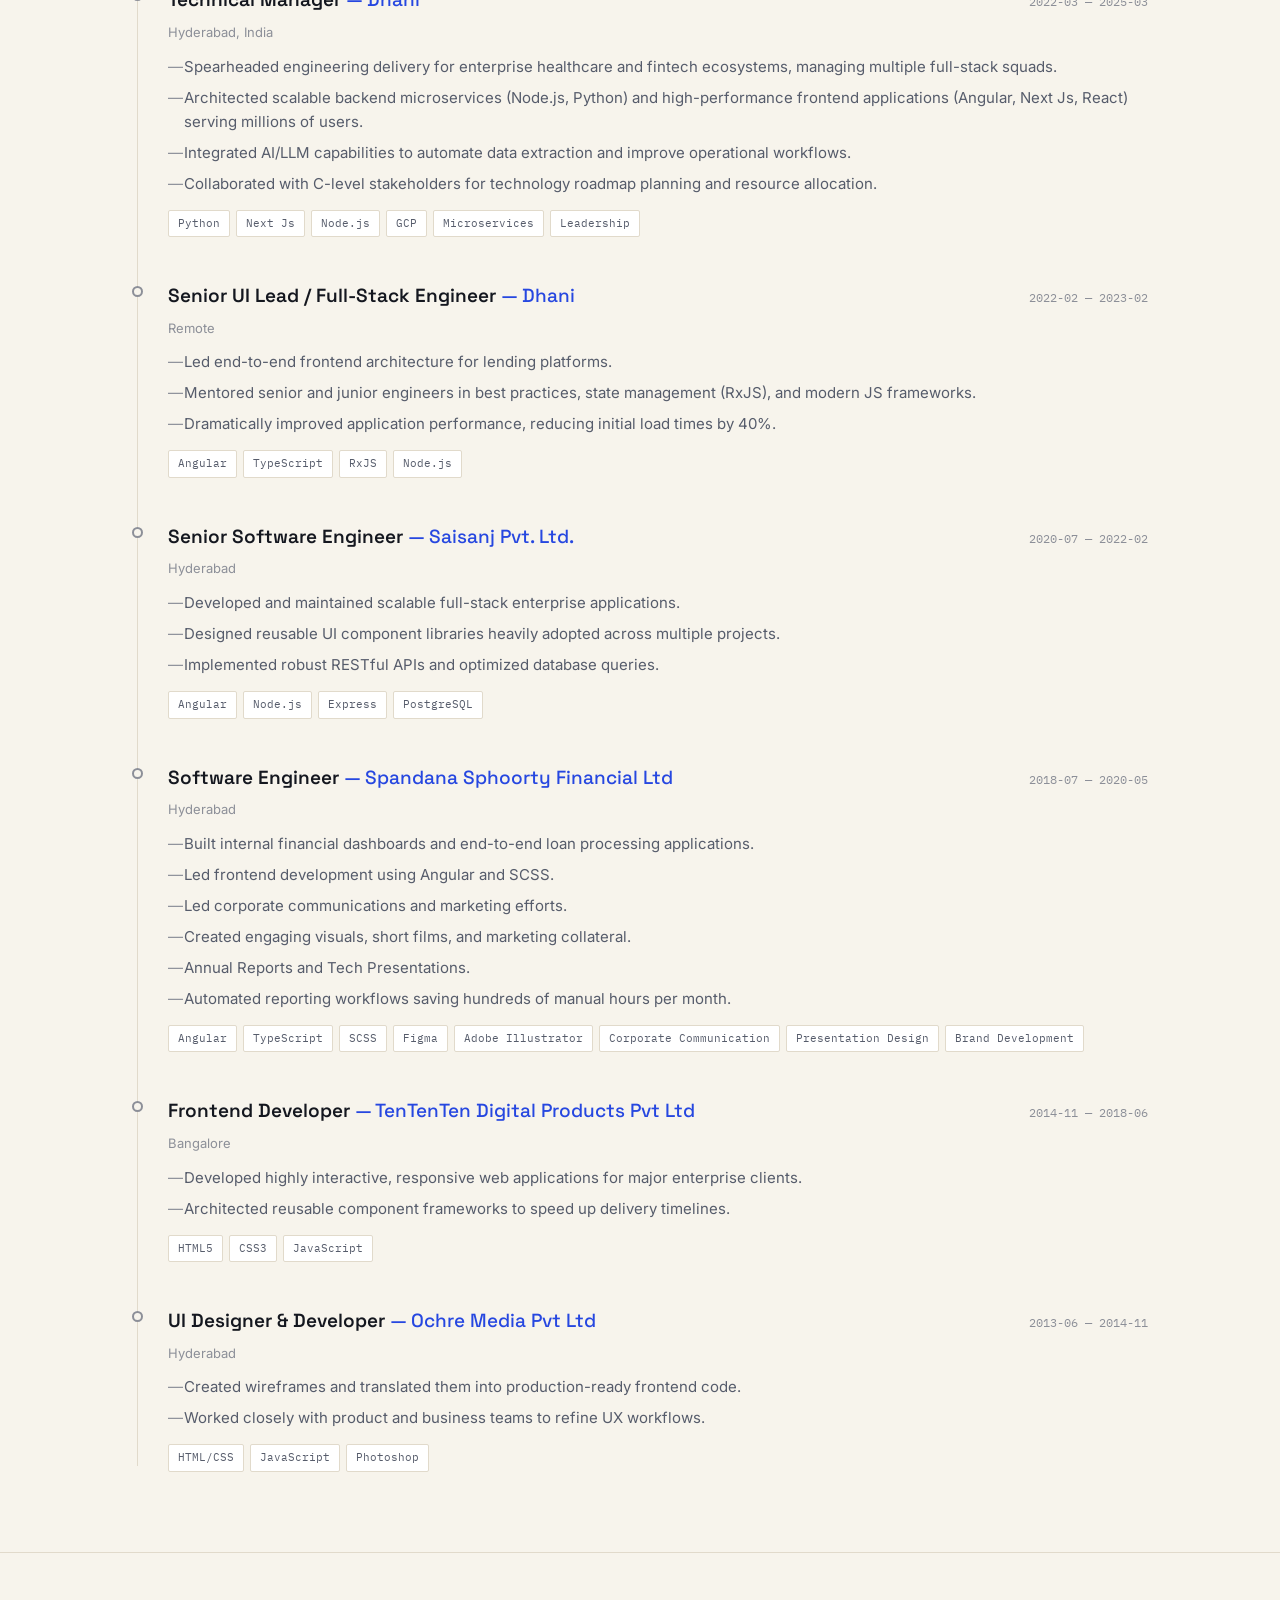
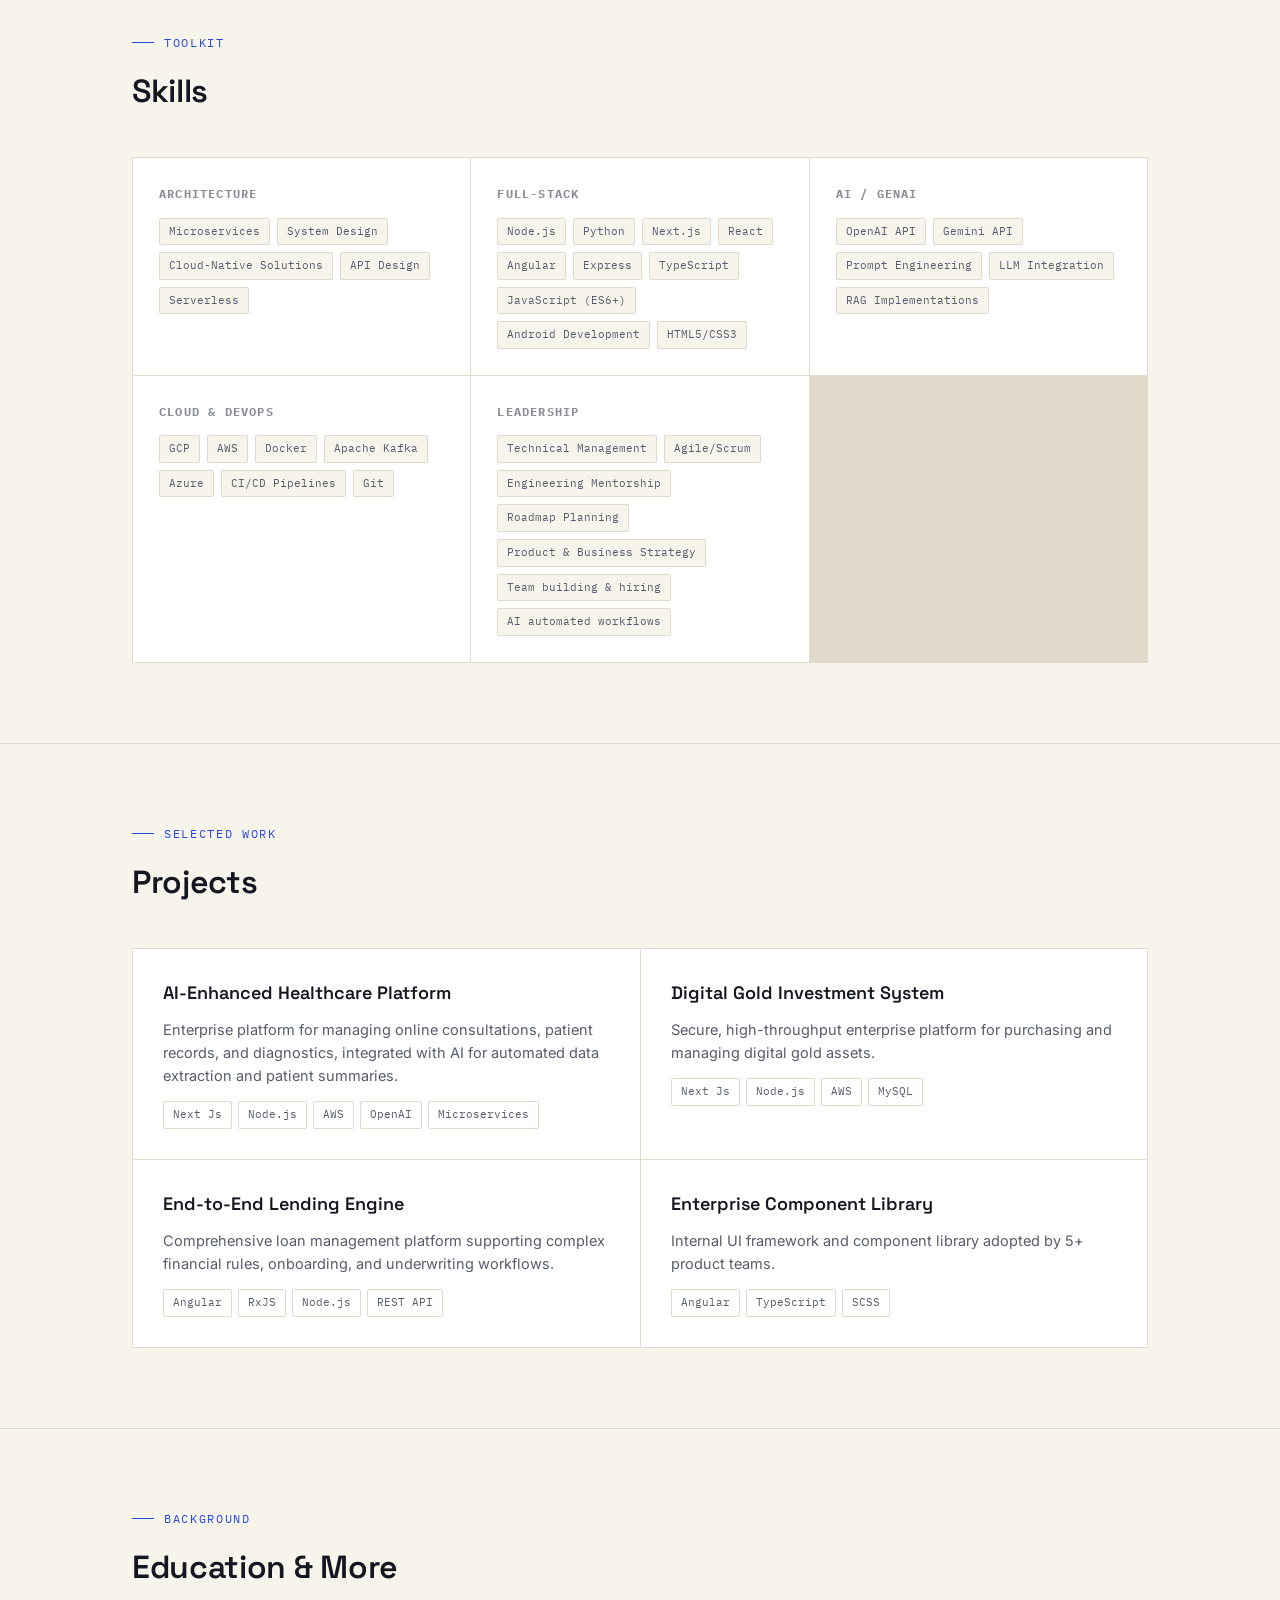
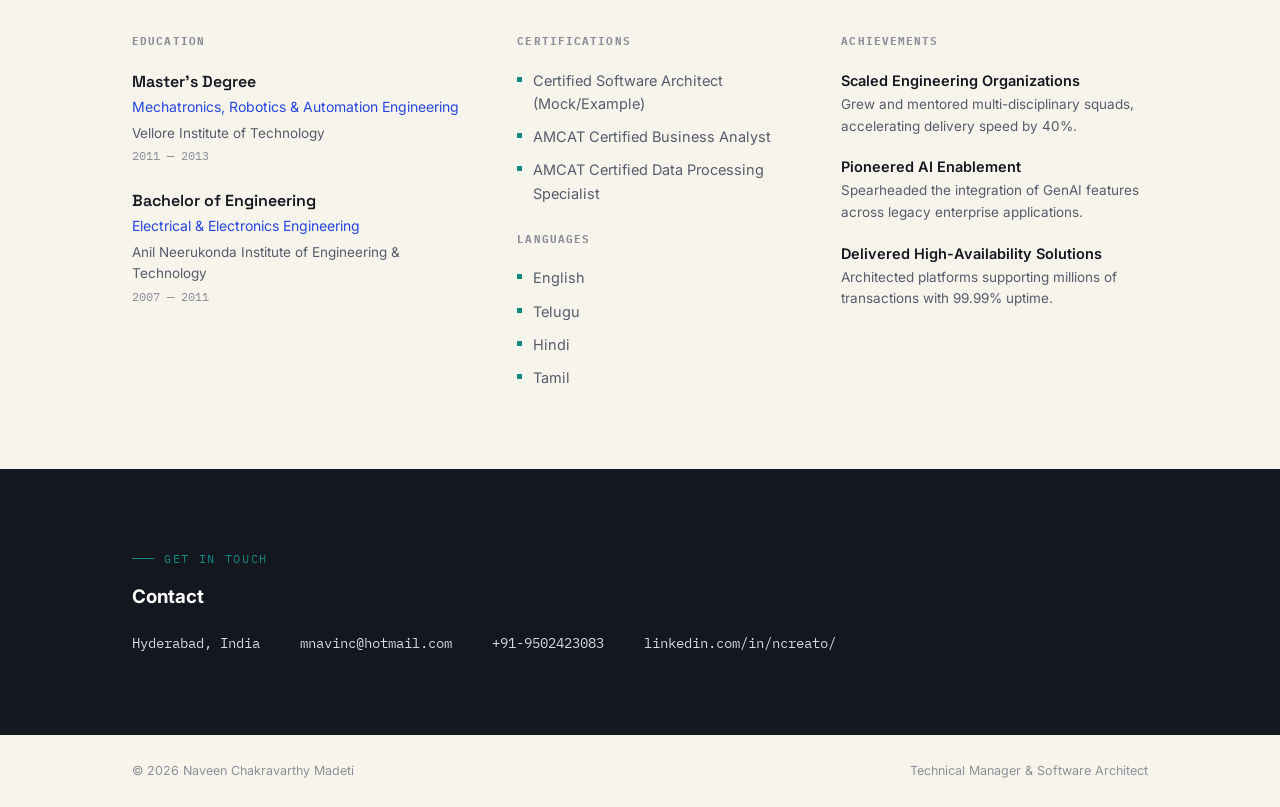
==== commit 3d808ad7: "email and phone" ====
--- a/index.html
+++ b/index.html
@@ -1182,6 +1182,8 @@
         <h3>Contact</h3>
         <div class="contact-grid">
           <span id="contact-loc"></span>
+          <a id="contact-email" href=""></a>
+          <a id="contact-phone" href=""></a>
           <a id="contact-linkedin" href="#" target="_blank" rel="noopener"></a>
         </div>
       </div>
@@ -1318,6 +1320,10 @@
 
       // Contact & Footer
       $("contact-loc").textContent = profile.personal.location;
+      $("contact-email").href = "mailto:" + profile.personal.email;
+      $("contact-email").textContent = profile.personal.email;
+      $("contact-phone").href = "tel:" + profile.personal.phone;
+      $("contact-phone").textContent = profile.personal.phone;
       $("contact-linkedin").href = profile.social.linkedin;
       $("contact-linkedin").textContent = profile.social.linkedin.replace("https://", "");
 
